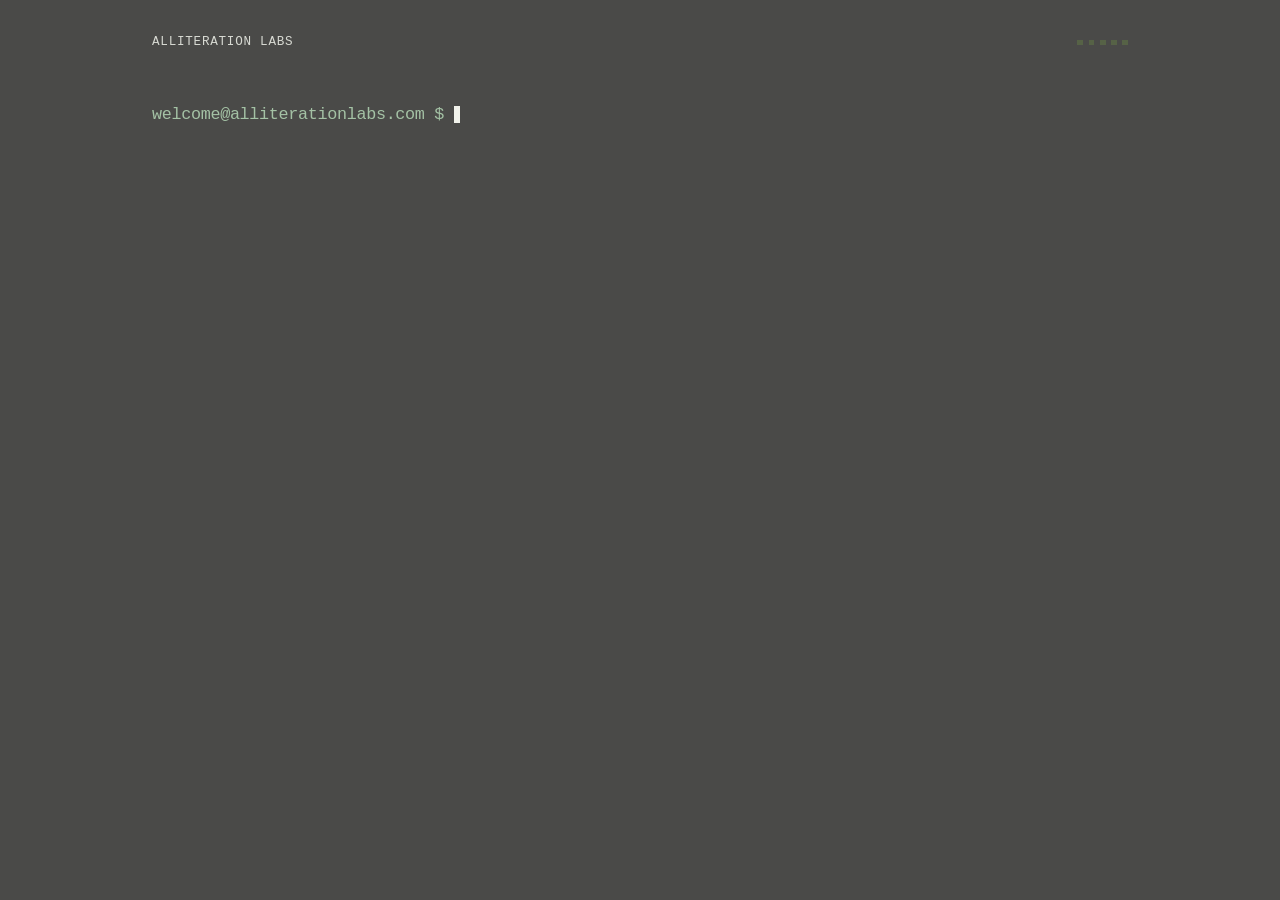
==== index.html @ e22a7d24 "Initial commit" ====
<!doctype html>
<html lang="en">
  <head>
    <meta charset="UTF-8" />
    <meta name="viewport" content="width=device-width, initial-scale=1.0" />
    <meta
      name="description"
      content="Alliteration is an independent development studio building community-focused applications."
    />
    <title>Alliteration Labs</title>
    <link rel="stylesheet" href="styles.css" />
  </head>
  <body>
    <main class="terminal" id="terminal" aria-label="Alliteration Labs terminal">
      <div class="terminal__header" aria-hidden="true">
        <span>alliteration labs</span>
        <span class="status-indicator" id="status-indicator">
          <i></i><i></i><i></i><i></i><i></i>
        </span>
      </div>
      <div class="terminal__output" id="output" aria-live="polite"></div>
      <form class="terminal__prompt" id="command-form">
        <label class="sr-only" for="command-input">Terminal command</label>
        <span class="prompt-prefix" aria-hidden="true">welcome@alliterationlabs.com $</span>
        <input
          id="command-input"
          name="command"
          type="text"
          autocomplete="off"
          autocapitalize="none"
          autocorrect="off"
          spellcheck="false"
          aria-label="Enter a command"
        />
        <span class="cursor" aria-hidden="true"></span>
      </form>
    </main>
    <script src="script.js"></script>
  </body>
</html>
---- styles.css ----
:root {
  color-scheme: light;
  font-family: "SFMono-Regular", Consolas, "Liberation Mono", Menlo, monospace;
  background: #4a4a48;
  color: #f1f2eb;
}

* {
  box-sizing: border-box;
}

html,
body {
  min-height: 100%;
  margin: 0;
}

body {
  background: #4a4a48;
}

.terminal {
  min-height: 100dvh;
  max-width: 1040px;
  margin: 0 auto;
  padding: 2rem;
  font-size: clamp(0.9rem, 1.7vw, 1.05rem);
  line-height: 1.65;
  letter-spacing: -0.02em;
  cursor: text;
}

.terminal__header {
  display: flex;
  justify-content: space-between;
  margin-bottom: 3rem;
  color: #d8dad3;
  font-size: 0.75em;
  letter-spacing: 0.06em;
  text-transform: uppercase;
}

.status-indicator {
  display: inline-flex;
  align-items: center;
  gap: 0.35rem;
  min-height: 1em;
}

.status-indicator i {
  display: block;
  width: 0.45em;
  height: 0.45em;
  background: #566246;
}

.status-indicator--active i {
  animation: status-light-1 1.6s steps(1, end) infinite;
}

.status-indicator--active i:nth-child(2) {
  animation-name: status-light-2;
}

.status-indicator--active i:nth-child(3) {
  animation-name: status-light-3;
}

.status-indicator--active i:nth-child(4) {
  animation-name: status-light-4;
}

.status-indicator--active i:nth-child(5) {
  animation-name: status-light-5;
}

.terminal__output {
  overflow-wrap: anywhere;
}

.terminal__line {
  margin: 0 0 0.7rem;
  white-space: pre-wrap;
}

.terminal__line--command {
  color: #a4c2a5;
}

.terminal__line--muted {
  color: #d8dad3;
}

.terminal__prompt {
  display: flex;
  align-items: center;
  min-width: 0;
  margin-top: 0.7rem;
}

.prompt-prefix {
  flex: 0 0 auto;
  color: #a4c2a5;
  white-space: nowrap;
}

#command-input {
  width: 0;
  min-width: 0;
  flex: 0 0 auto;
  margin-left: 1ch;
  padding: 0;
  border: 0;
  outline: 0;
  background: transparent;
  color: #f1f2eb;
  font: inherit;
  caret-color: transparent;
}

.cursor {
  width: 0.6ch;
  height: 1em;
  flex: 0 0 auto;
  background: currentColor;
  animation: blink 1s step-end infinite;
}

.terminal:not(:focus-within) .cursor {
  opacity: 0.45;
}

.sr-only {
  position: absolute;
  width: 1px;
  height: 1px;
  padding: 0;
  margin: -1px;
  overflow: hidden;
  clip: rect(0, 0, 0, 0);
  white-space: nowrap;
  border: 0;
}

@keyframes blink {
  50%,
  100% {
    opacity: 0;
  }
}

@keyframes status-light-1 {
  0%, 6.24%, 93.75%, 100% {
    background: #a4c2a5;
  }

  6.25%, 93.74% {
    background: #566246;
  }
}

@keyframes status-light-2 {
  6.25%, 18.74%, 81.25%, 93.74% {
    background: #a4c2a5;
  }

  0%, 6.24%, 18.75%, 81.24%, 93.75%, 100% {
    background: #566246;
  }
}

@keyframes status-light-3 {
  18.75%, 31.24%, 68.75%, 81.24% {
    background: #a4c2a5;
  }

  0%, 18.74%, 31.25%, 68.74%, 81.25%, 100% {
    background: #566246;
  }
}

@keyframes status-light-4 {
  31.25%, 43.74%, 56.25%, 68.74% {
    background: #a4c2a5;
  }

  0%, 31.24%, 43.75%, 56.24%, 68.75%, 100% {
    background: #566246;
  }
}

@keyframes status-light-5 {
  43.75%, 56.24% {
    background: #a4c2a5;
  }

  0%, 43.74%, 56.25%, 100% {
    background: #566246;
  }
}

@media (max-width: 600px) {
  .terminal {
    padding: 1.25rem;
  }

  .terminal__header {
    margin-bottom: 2rem;
  }

}

@media (prefers-reduced-motion: reduce) {
  .cursor,
  .status-indicator--active i {
    animation: none;
  }
}
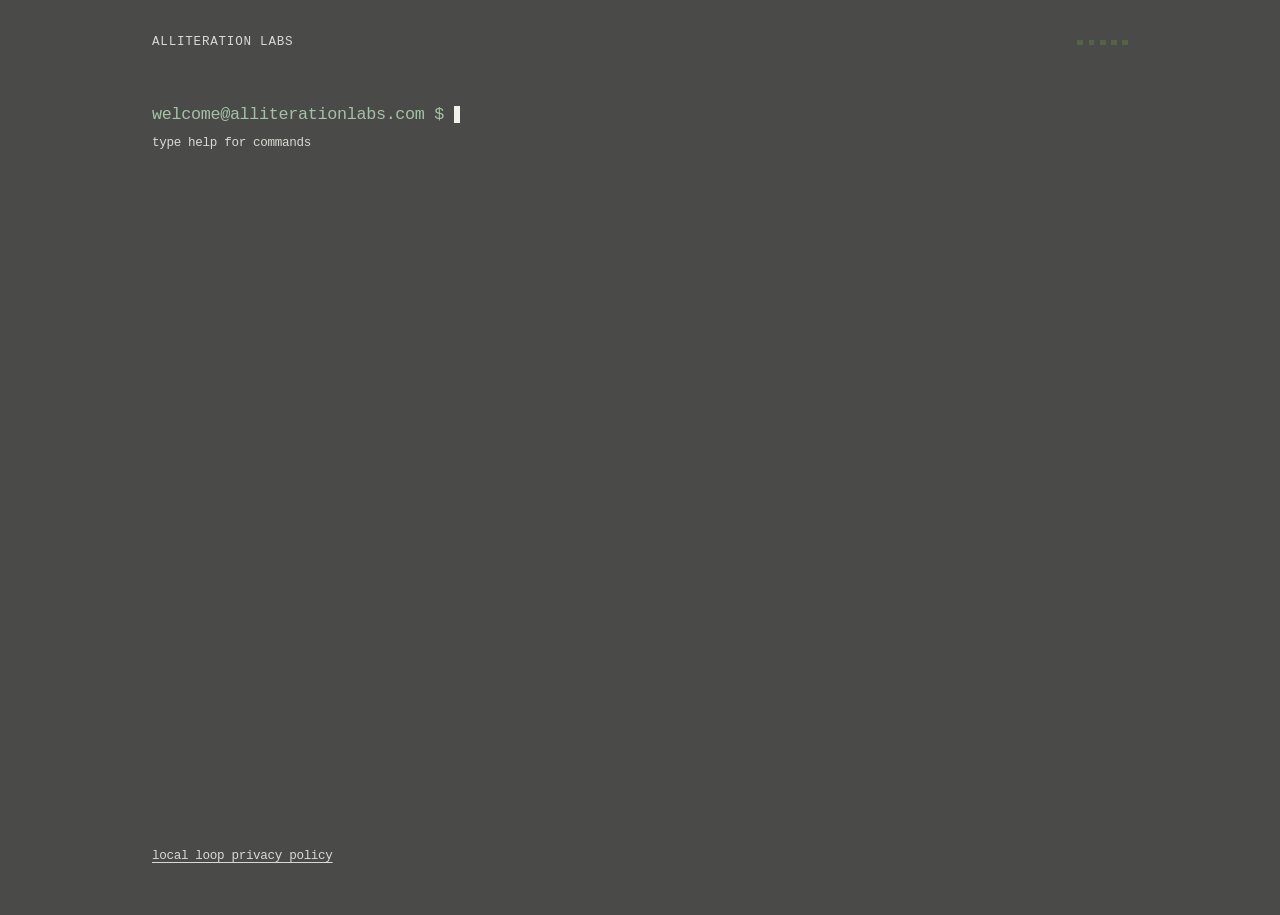
==== commit e63e3c95: "Add privacy policy" ====
--- a/index.html
+++ b/index.html
@@ -34,6 +34,10 @@
         />
         <span class="cursor" aria-hidden="true"></span>
       </form>
+      <p class="terminal__hint" id="command-hint">type help for commands</p>
+      <footer class="terminal__footer">
+        <a href="./local-loop-policy/index.html">local loop privacy policy</a>
+      </footer>
     </main>
     <script src="script.js"></script>
   </body>
--- a/styles.css
+++ b/styles.css
@@ -96,6 +96,118 @@
   align-items: center;
   min-width: 0;
   margin-top: 0.7rem;
+}
+
+.terminal__hint {
+  margin: 0.3rem 0 0;
+  color: #d8dad3;
+  font-size: 0.75em;
+}
+
+.terminal__footer {
+  margin-top: calc(100dvh - 13rem);
+  padding-bottom: 1rem;
+  color: #d8dad3;
+  font-size: 0.75em;
+}
+
+.terminal__footer a,
+.policy__back {
+  color: inherit;
+  cursor: pointer;
+  text-underline-offset: 0.2em;
+}
+
+.terminal__footer a:hover,
+.policy__back:hover {
+  color: #f1f2eb;
+}
+
+.policy {
+  max-width: 760px;
+}
+
+.policy__back {
+  display: inline-block;
+  margin-bottom: 3rem;
+  color: #d8dad3;
+  font-size: 0.8em;
+}
+
+.policy__title {
+  margin: 0;
+  color: #f1f2eb;
+  font-size: clamp(1.5rem, 4vw, 2.25rem);
+  font-weight: 400;
+  line-height: 1.25;
+}
+
+.policy__updated {
+  margin: 0.8rem 0 2.5rem;
+  color: #d8dad3;
+}
+
+.policy h2 {
+  margin: 2.5rem 0 0.85rem;
+  color: #a4c2a5;
+  font-size: 1em;
+  font-weight: 400;
+}
+
+.policy h3 {
+  margin: 1.6rem 0 0.55rem;
+  color: #f1f2eb;
+  font-size: 0.9em;
+  font-weight: 400;
+}
+
+.policy p,
+.policy li {
+  color: #f1f2eb;
+}
+
+.policy p {
+  margin: 0 0 1rem;
+}
+
+.policy ul {
+  margin: 0 0 1rem;
+  padding-left: 1.4rem;
+}
+
+.policy li {
+  margin-bottom: 0.45rem;
+}
+
+.policy a {
+  color: #a4c2a5;
+  text-underline-offset: 0.2em;
+}
+
+.policy__table-wrap {
+  margin: 1.25rem 0;
+  overflow-x: auto;
+}
+
+.policy table {
+  width: 100%;
+  min-width: 600px;
+  border-collapse: collapse;
+  color: #f1f2eb;
+  font-size: 0.85em;
+}
+
+.policy th,
+.policy td {
+  padding: 0.75rem;
+  border: 1px solid #566246;
+  text-align: left;
+  vertical-align: top;
+}
+
+.policy th {
+  color: #a4c2a5;
+  font-weight: 400;
 }
 
 .prompt-prefix {
@@ -208,6 +320,10 @@
     margin-bottom: 2rem;
   }
 
+  .terminal__footer {
+    margin-top: calc(100dvh - 11rem);
+  }
+
 }
 
 @media (prefers-reduced-motion: reduce) {
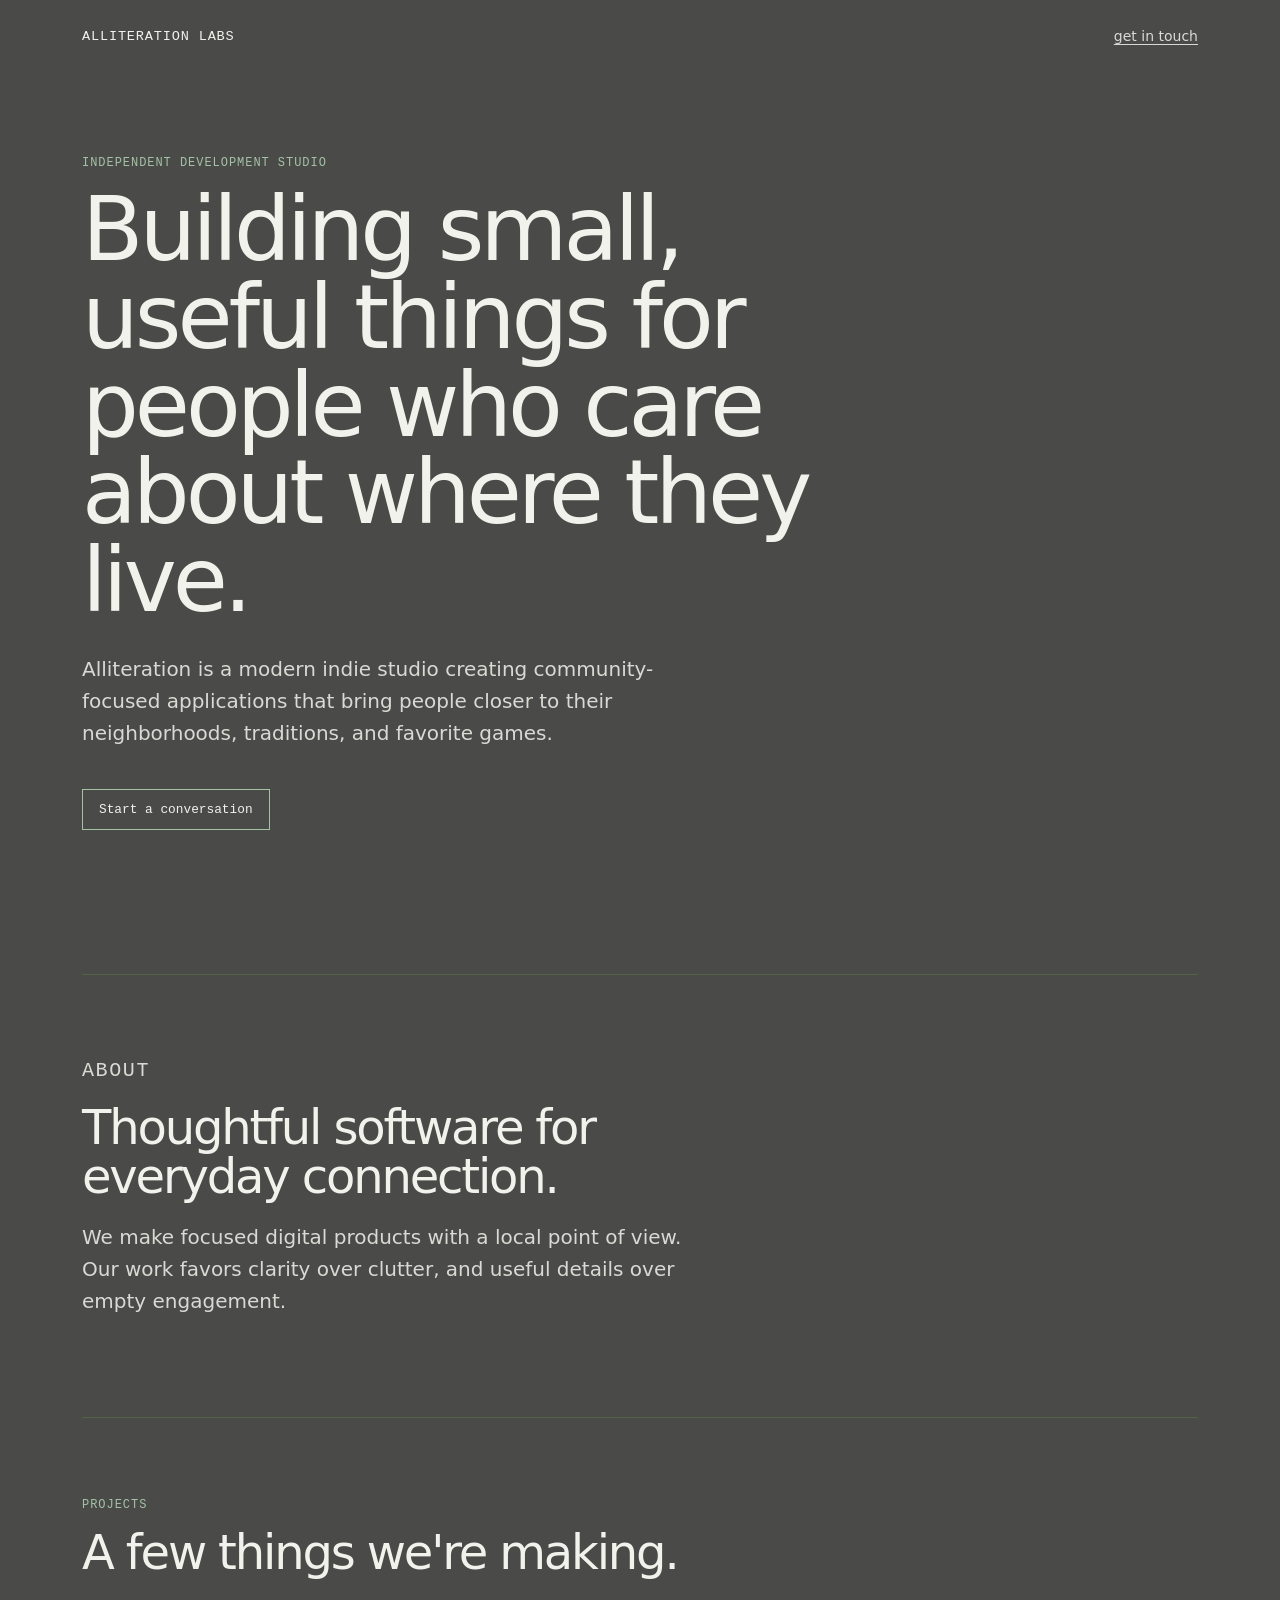
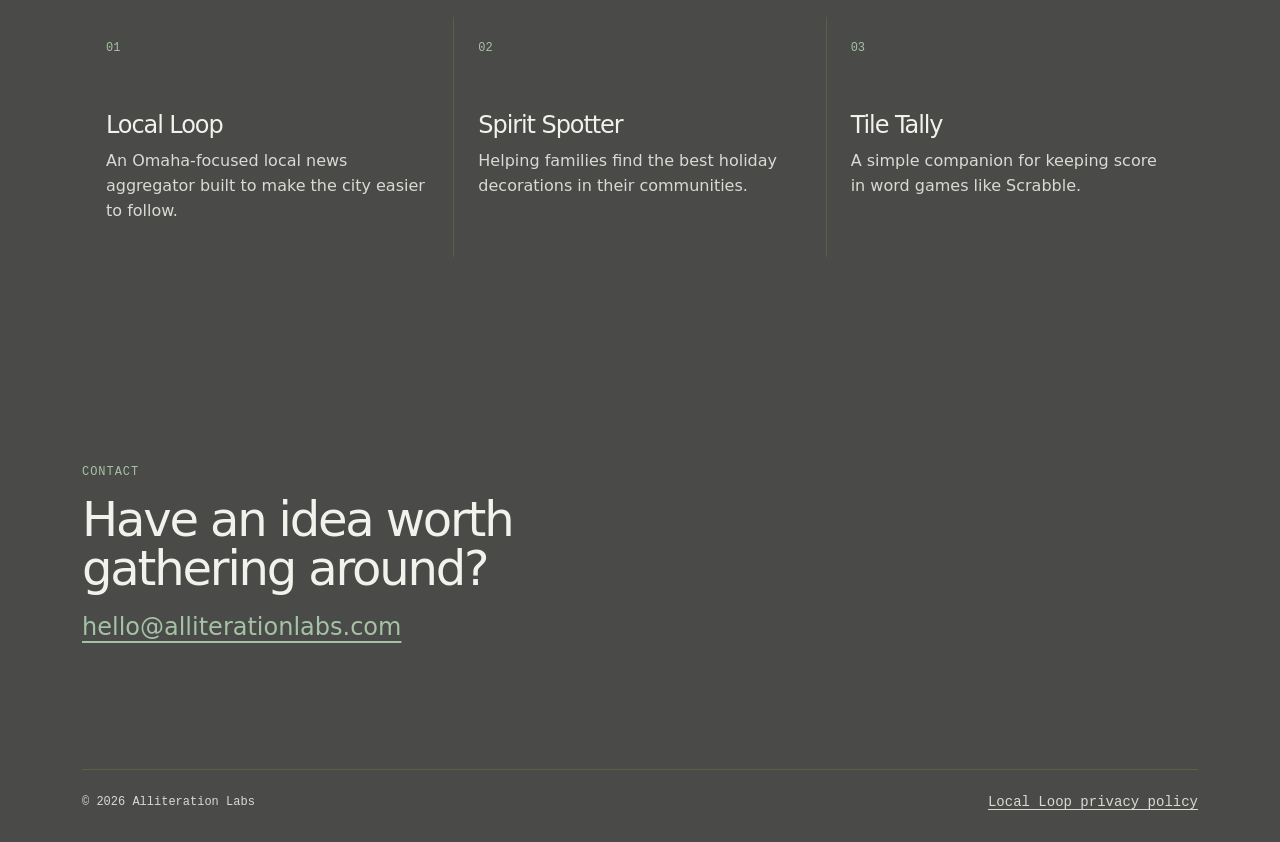
==== commit d85d2bf8: "Scrap the terminal" ====
--- a/index.html
+++ b/index.html
@@ -11,34 +11,65 @@
     <link rel="stylesheet" href="styles.css" />
   </head>
   <body>
-    <main class="terminal" id="terminal" aria-label="Alliteration Labs terminal">
-      <div class="terminal__header" aria-hidden="true">
-        <span>alliteration labs</span>
-        <span class="status-indicator" id="status-indicator">
-          <i></i><i></i><i></i><i></i><i></i>
-        </span>
-      </div>
-      <div class="terminal__output" id="output" aria-live="polite"></div>
-      <form class="terminal__prompt" id="command-form">
-        <label class="sr-only" for="command-input">Terminal command</label>
-        <span class="prompt-prefix" aria-hidden="true">welcome@alliterationlabs.com $</span>
-        <input
-          id="command-input"
-          name="command"
-          type="text"
-          autocomplete="off"
-          autocapitalize="none"
-          autocorrect="off"
-          spellcheck="false"
-          aria-label="Enter a command"
-        />
-        <span class="cursor" aria-hidden="true"></span>
-      </form>
-      <p class="terminal__hint" id="command-hint">type help for commands</p>
-      <footer class="terminal__footer">
-        <a href="./local-loop-policy/index.html">local loop privacy policy</a>
+    <main class="site">
+      <header class="site__header">
+        <a class="site__brand" href="./index.html">alliteration labs</a>
+        <a class="site__header-contact" href="mailto:hello@alliterationlabs.com">get in touch</a>
+      </header>
+
+      <section class="site__hero" aria-labelledby="site-title">
+        <p class="site__eyebrow">Independent development studio</p>
+        <h1 id="site-title">Building small, useful things for people who care about where they live.</h1>
+        <p class="site__intro">
+          Alliteration is a modern indie studio creating community-focused applications
+          that bring people closer to their neighborhoods, traditions, and favorite games.
+        </p>
+        <a class="site__button" href="mailto:hello@alliterationlabs.com">Start a conversation</a>
+      </section>
+
+      <section class="site__section" aria-labelledby="about-title">
+        <p class="site__eyebrow">About</p>
+        <h2 id="about-title">Thoughtful software for everyday connection.</h2>
+        <p>
+          We make focused digital products with a local point of view. Our work favors
+          clarity over clutter, and useful details over empty engagement.
+        </p>
+      </section>
+
+      <section class="site__section" aria-labelledby="projects-title">
+        <div class="site__section-heading">
+          <p class="site__eyebrow">Projects</p>
+          <h2 id="projects-title">A few things we&apos;re making.</h2>
+        </div>
+        <div class="site__projects">
+          <article class="project-card">
+            <p class="project-card__number">01</p>
+            <h3>Local Loop</h3>
+            <p>An Omaha-focused local news aggregator built to make the city easier to follow.</p>
+          </article>
+          <article class="project-card">
+            <p class="project-card__number">02</p>
+            <h3>Spirit Spotter</h3>
+            <p>Helping families find the best holiday decorations in their communities.</p>
+          </article>
+          <article class="project-card">
+            <p class="project-card__number">03</p>
+            <h3>Tile Tally</h3>
+            <p>A simple companion for keeping score in word games like Scrabble.</p>
+          </article>
+        </div>
+      </section>
+
+      <section class="site__contact" aria-labelledby="contact-title">
+        <p class="site__eyebrow">Contact</p>
+        <h2 id="contact-title">Have an idea worth gathering around?</h2>
+        <a href="mailto:hello@alliterationlabs.com">hello@alliterationlabs.com</a>
+      </section>
+
+      <footer class="site__footer">
+        <span>&copy; 2026 Alliteration Labs</span>
+        <a href="./local-loop-policy/index.html">Local Loop privacy policy</a>
       </footer>
     </main>
-    <script src="script.js"></script>
   </body>
 </html>
--- a/styles.css
+++ b/styles.css
@@ -19,106 +19,12 @@
   background: #4a4a48;
 }
 
-.terminal {
-  min-height: 100dvh;
-  max-width: 1040px;
-  margin: 0 auto;
-  padding: 2rem;
-  font-size: clamp(0.9rem, 1.7vw, 1.05rem);
-  line-height: 1.65;
-  letter-spacing: -0.02em;
-  cursor: text;
-}
-
-.terminal__header {
-  display: flex;
-  justify-content: space-between;
-  margin-bottom: 3rem;
-  color: #d8dad3;
-  font-size: 0.75em;
-  letter-spacing: 0.06em;
-  text-transform: uppercase;
-}
-
-.status-indicator {
-  display: inline-flex;
-  align-items: center;
-  gap: 0.35rem;
-  min-height: 1em;
-}
-
-.status-indicator i {
-  display: block;
-  width: 0.45em;
-  height: 0.45em;
-  background: #566246;
-}
-
-.status-indicator--active i {
-  animation: status-light-1 1.6s steps(1, end) infinite;
-}
-
-.status-indicator--active i:nth-child(2) {
-  animation-name: status-light-2;
-}
-
-.status-indicator--active i:nth-child(3) {
-  animation-name: status-light-3;
-}
-
-.status-indicator--active i:nth-child(4) {
-  animation-name: status-light-4;
-}
-
-.status-indicator--active i:nth-child(5) {
-  animation-name: status-light-5;
-}
-
-.terminal__output {
-  overflow-wrap: anywhere;
-}
-
-.terminal__line {
-  margin: 0 0 0.7rem;
-  white-space: pre-wrap;
-}
-
-.terminal__line--command {
-  color: #a4c2a5;
-}
-
-.terminal__line--muted {
-  color: #d8dad3;
-}
-
-.terminal__prompt {
-  display: flex;
-  align-items: center;
-  min-width: 0;
-  margin-top: 0.7rem;
-}
-
-.terminal__hint {
-  margin: 0.3rem 0 0;
-  color: #d8dad3;
-  font-size: 0.75em;
-}
-
-.terminal__footer {
-  margin-top: calc(100dvh - 13rem);
-  padding-bottom: 1rem;
-  color: #d8dad3;
-  font-size: 0.75em;
-}
-
-.terminal__footer a,
 .policy__back {
   color: inherit;
   cursor: pointer;
   text-underline-offset: 0.2em;
 }
 
-.terminal__footer a:hover,
 .policy__back:hover {
   color: #f1f2eb;
 }
@@ -210,125 +116,206 @@
   font-weight: 400;
 }
 
-.prompt-prefix {
-  flex: 0 0 auto;
-  color: #a4c2a5;
-  white-space: nowrap;
-}
-
-#command-input {
-  width: 0;
-  min-width: 0;
-  flex: 0 0 auto;
-  margin-left: 1ch;
-  padding: 0;
-  border: 0;
-  outline: 0;
-  background: transparent;
-  color: #f1f2eb;
-  font: inherit;
-  caret-color: transparent;
-}
-
-.cursor {
-  width: 0.6ch;
-  height: 1em;
-  flex: 0 0 auto;
-  background: currentColor;
-  animation: blink 1s step-end infinite;
-}
-
-.terminal:not(:focus-within) .cursor {
-  opacity: 0.45;
-}
-
-.sr-only {
-  position: absolute;
-  width: 1px;
-  height: 1px;
-  padding: 0;
-  margin: -1px;
-  overflow: hidden;
-  clip: rect(0, 0, 0, 0);
-  white-space: nowrap;
-  border: 0;
-}
-
-@keyframes blink {
-  50%,
-  100% {
-    opacity: 0;
-  }
-}
-
-@keyframes status-light-1 {
-  0%, 6.24%, 93.75%, 100% {
-    background: #a4c2a5;
-  }
-
-  6.25%, 93.74% {
-    background: #566246;
-  }
-}
-
-@keyframes status-light-2 {
-  6.25%, 18.74%, 81.25%, 93.74% {
-    background: #a4c2a5;
-  }
-
-  0%, 6.24%, 18.75%, 81.24%, 93.75%, 100% {
-    background: #566246;
-  }
-}
-
-@keyframes status-light-3 {
-  18.75%, 31.24%, 68.75%, 81.24% {
-    background: #a4c2a5;
-  }
-
-  0%, 18.74%, 31.25%, 68.74%, 81.25%, 100% {
-    background: #566246;
-  }
-}
-
-@keyframes status-light-4 {
-  31.25%, 43.74%, 56.25%, 68.74% {
-    background: #a4c2a5;
-  }
-
-  0%, 31.24%, 43.75%, 56.24%, 68.75%, 100% {
-    background: #566246;
-  }
-}
-
-@keyframes status-light-5 {
-  43.75%, 56.24% {
-    background: #a4c2a5;
-  }
-
-  0%, 43.74%, 56.25%, 100% {
-    background: #566246;
-  }
+.site {
+  max-width: 1180px;
+  margin: 0 auto;
+  padding: 1.5rem 2rem 2rem;
+  font-family: Inter, ui-sans-serif, system-ui, -apple-system, BlinkMacSystemFont, "Segoe UI", sans-serif;
+}
+
+.site__header,
+.site__footer {
+  display: flex;
+  align-items: center;
+  justify-content: space-between;
+  gap: 1rem;
+}
+
+.site__header {
+  padding: 0.25rem 0 5rem;
+}
+
+.site__brand {
+  color: #f1f2eb;
+  font-family: "SFMono-Regular", Consolas, "Liberation Mono", Menlo, monospace;
+  font-size: 0.85rem;
+  letter-spacing: 0.06em;
+  text-decoration: none;
+  text-transform: uppercase;
+}
+
+.site__header-contact,
+.site__footer a {
+  color: #d8dad3;
+  font-size: 0.875rem;
+  text-underline-offset: 0.22em;
+}
+
+.site__header-contact:hover,
+.site__footer a:hover {
+  color: #f1f2eb;
+}
+
+.site__hero {
+  max-width: 840px;
+  padding: 2rem 0 9rem;
+}
+
+.site__eyebrow {
+  margin: 0 0 1rem;
+  color: #a4c2a5;
+  font-family: "SFMono-Regular", Consolas, "Liberation Mono", Menlo, monospace;
+  font-size: 0.75rem;
+  letter-spacing: 0.08em;
+  text-transform: uppercase;
+}
+
+.site h1,
+.site h2,
+.site h3,
+.site p {
+  margin-top: 0;
+}
+
+.site h1,
+.site h2,
+.site h3 {
+  color: #f1f2eb;
+  font-weight: 500;
+  letter-spacing: -0.045em;
+}
+
+.site h1 {
+  max-width: 800px;
+  margin-bottom: 1.75rem;
+  font-size: clamp(2.7rem, 7vw, 5.8rem);
+  line-height: 0.98;
+}
+
+.site h2 {
+  max-width: 650px;
+  margin-bottom: 1.25rem;
+  font-size: clamp(1.8rem, 4vw, 3rem);
+  line-height: 1.02;
+}
+
+.site__intro,
+.site__section > p {
+  max-width: 600px;
+  color: #d8dad3;
+  font-size: clamp(1.05rem, 2vw, 1.25rem);
+  line-height: 1.6;
+}
+
+.site__button {
+  display: inline-block;
+  margin-top: 1.25rem;
+  padding: 0.75rem 1rem;
+  border: 1px solid #a4c2a5;
+  color: #f1f2eb;
+  font-family: "SFMono-Regular", Consolas, "Liberation Mono", Menlo, monospace;
+  font-size: 0.8rem;
+  text-decoration: none;
+}
+
+.site__button:hover {
+  background: #a4c2a5;
+  color: #4a4a48;
+}
+
+.site__section {
+  padding: 5rem 0;
+  border-top: 1px solid #566246;
+}
+
+.site__section-heading {
+  margin-bottom: 2.5rem;
+}
+
+.site__projects {
+  display: grid;
+  grid-template-columns: repeat(3, minmax(0, 1fr));
+  gap: 1px;
+  background: #566246;
+}
+
+.project-card {
+  min-height: 240px;
+  padding: 1.5rem;
+  background: #4a4a48;
+}
+
+.project-card__number {
+  margin-bottom: 3.5rem;
+  color: #a4c2a5;
+  font-family: "SFMono-Regular", Consolas, "Liberation Mono", Menlo, monospace;
+  font-size: 0.75rem;
+}
+
+.project-card h3 {
+  margin-bottom: 0.65rem;
+  font-size: 1.5rem;
+}
+
+.project-card p:last-child {
+  margin-bottom: 0;
+  color: #d8dad3;
+  line-height: 1.55;
+}
+
+.site__contact {
+  padding: 8rem 0;
+}
+
+.site__contact a {
+  color: #a4c2a5;
+  font-size: clamp(1.1rem, 2.5vw, 1.5rem);
+  text-underline-offset: 0.25em;
+}
+
+.site__footer {
+  padding-top: 1.5rem;
+  border-top: 1px solid #566246;
+  color: #d8dad3;
+  font-family: "SFMono-Regular", Consolas, "Liberation Mono", Menlo, monospace;
+  font-size: 0.75rem;
 }
 
 @media (max-width: 600px) {
-  .terminal {
+  .site {
     padding: 1.25rem;
   }
 
-  .terminal__header {
+  .site__header {
+    padding-bottom: 3.5rem;
+  }
+
+  .site__hero {
+    padding: 1rem 0 5rem;
+  }
+
+  .site__section {
+    padding: 3.5rem 0;
+  }
+
+  .site__projects {
+    grid-template-columns: 1fr;
+  }
+
+  .project-card {
+    min-height: 0;
+  }
+
+  .project-card__number {
     margin-bottom: 2rem;
   }
 
-  .terminal__footer {
-    margin-top: calc(100dvh - 11rem);
-  }
-
-}
-
-@media (prefers-reduced-motion: reduce) {
-  .cursor,
-  .status-indicator--active i {
-    animation: none;
-  }
-}
+  .site__contact {
+    padding: 5rem 0;
+  }
+
+  .site__footer {
+    align-items: flex-start;
+    flex-direction: column;
+  }
+}
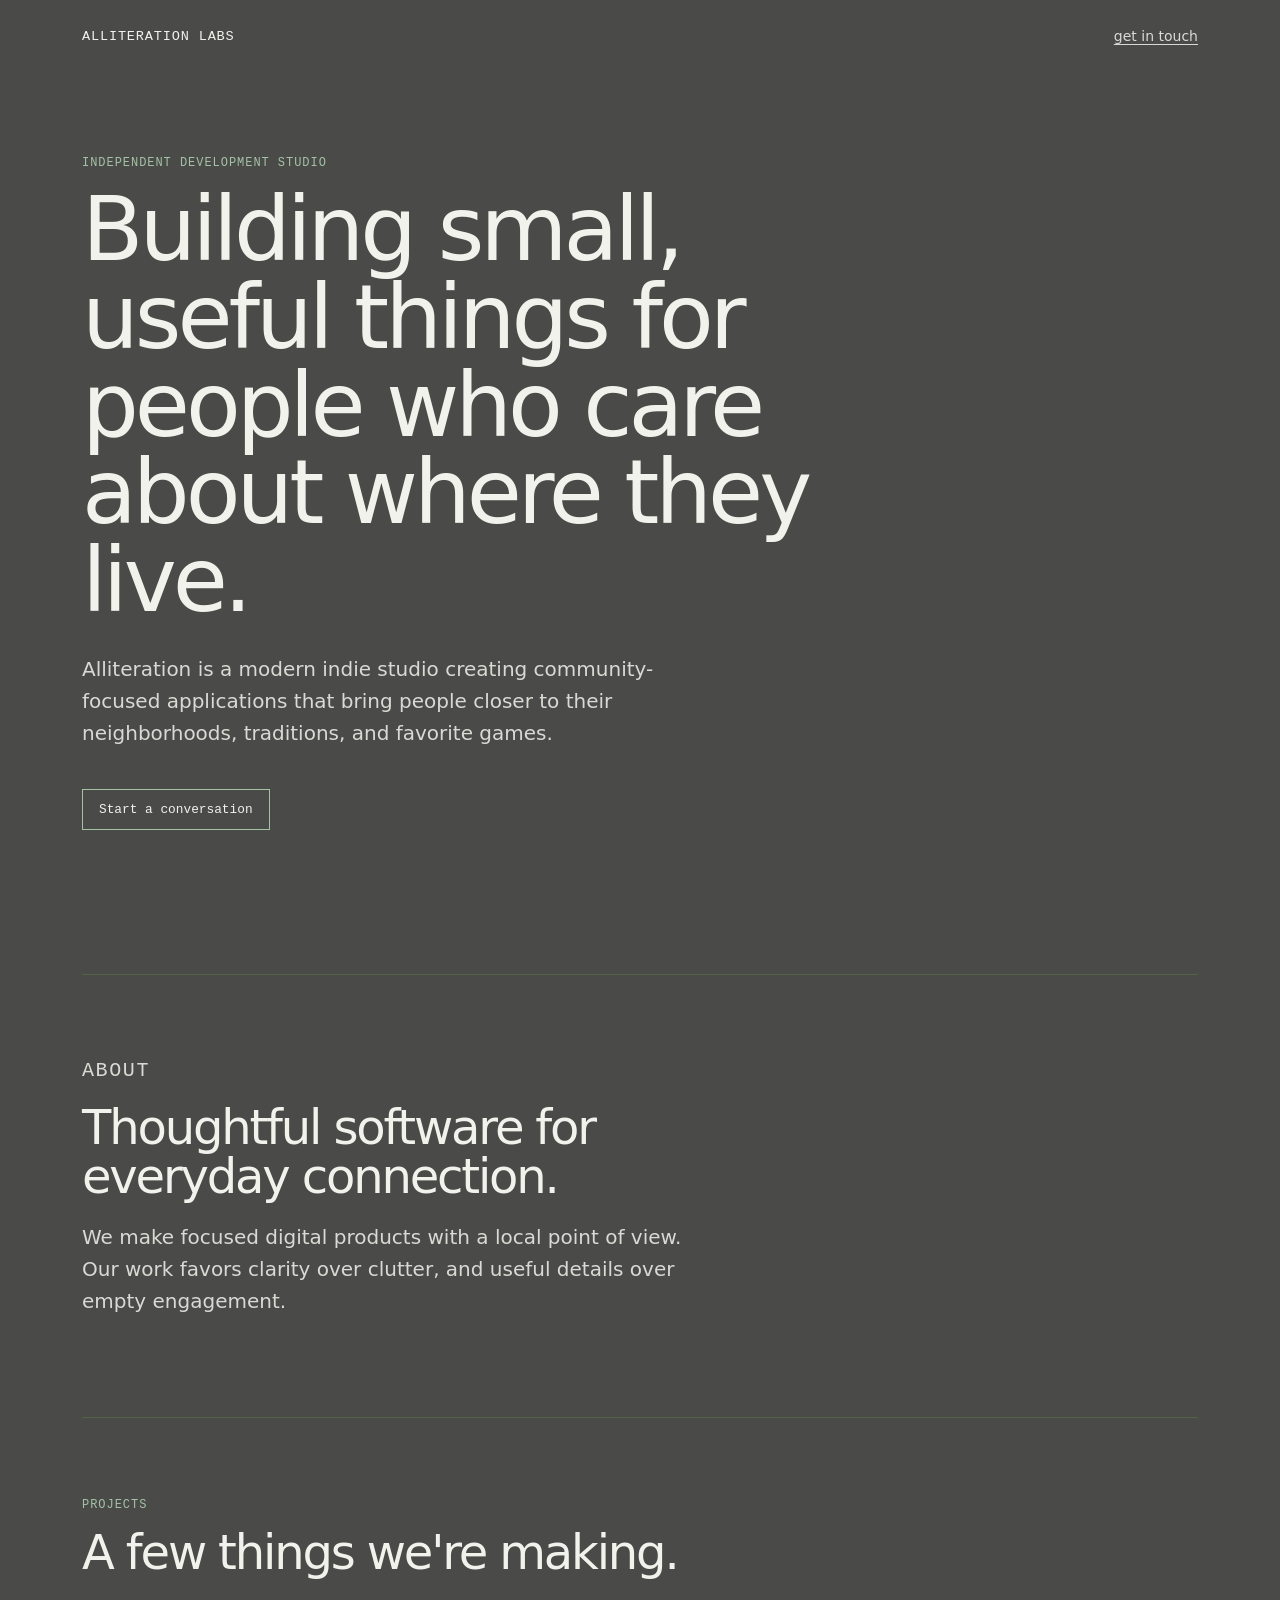
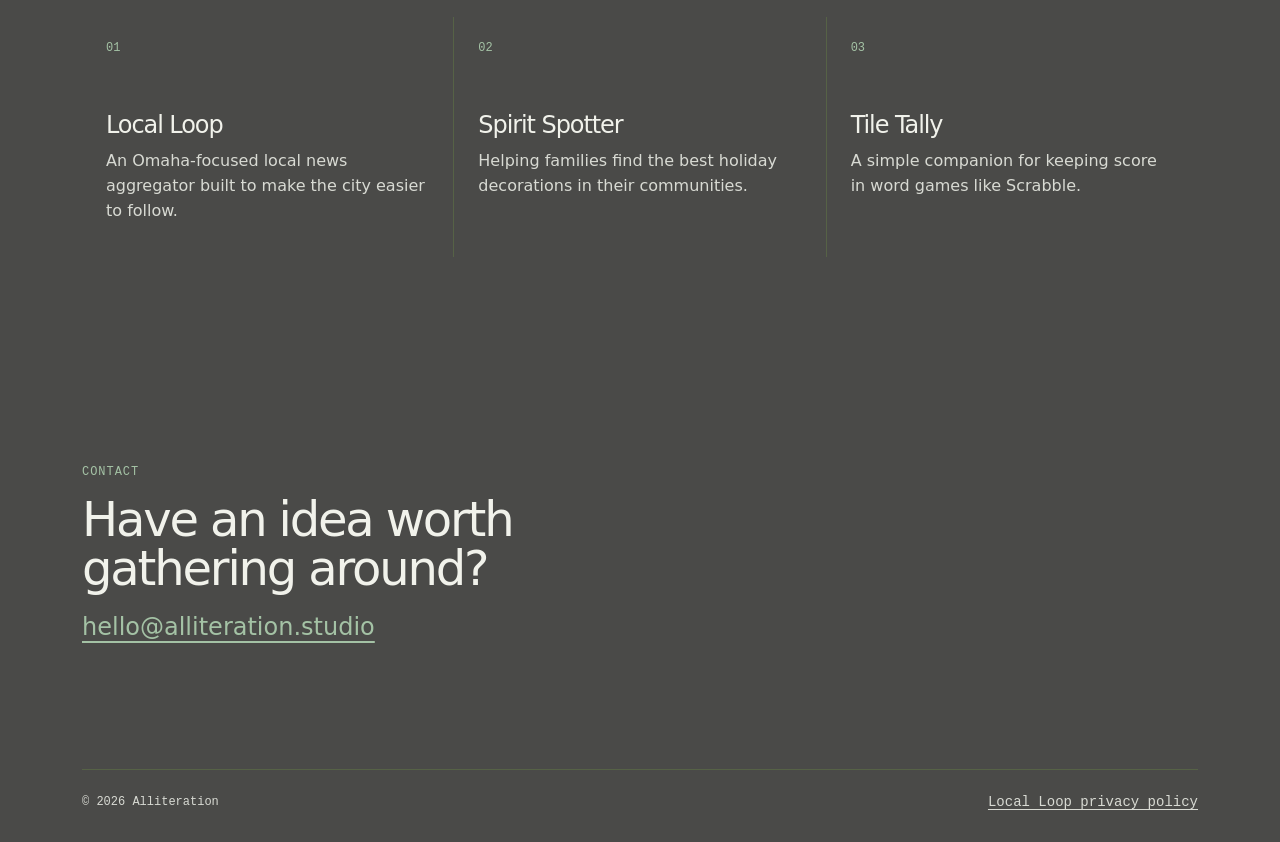
==== commit 339e1b26: "Update index.html" ====
--- a/index.html
+++ b/index.html
@@ -7,14 +7,14 @@
       name="description"
       content="Alliteration is an independent development studio building community-focused applications."
     />
-    <title>Alliteration Labs</title>
+    <title>alliteration.studio</title>
     <link rel="stylesheet" href="styles.css" />
   </head>
   <body>
     <main class="site">
       <header class="site__header">
         <a class="site__brand" href="./index.html">alliteration labs</a>
-        <a class="site__header-contact" href="mailto:hello@alliterationlabs.com">get in touch</a>
+        <a class="site__header-contact" href="mailto:hello@alliteration.studio">get in touch</a>
       </header>
 
       <section class="site__hero" aria-labelledby="site-title">
@@ -24,7 +24,7 @@
           Alliteration is a modern indie studio creating community-focused applications
           that bring people closer to their neighborhoods, traditions, and favorite games.
         </p>
-        <a class="site__button" href="mailto:hello@alliterationlabs.com">Start a conversation</a>
+        <a class="site__button" href="mailto:hello@alliteration.studio">Start a conversation</a>
       </section>
 
       <section class="site__section" aria-labelledby="about-title">
@@ -63,11 +63,11 @@
       <section class="site__contact" aria-labelledby="contact-title">
         <p class="site__eyebrow">Contact</p>
         <h2 id="contact-title">Have an idea worth gathering around?</h2>
-        <a href="mailto:hello@alliterationlabs.com">hello@alliterationlabs.com</a>
+        <a href="mailto:hello@alliterationlabs.com">hello@alliteration.studio</a>
       </section>
 
       <footer class="site__footer">
-        <span>&copy; 2026 Alliteration Labs</span>
+        <span>&copy; 2026 Alliteration</span>
         <a href="./local-loop-policy/index.html">Local Loop privacy policy</a>
       </footer>
     </main>
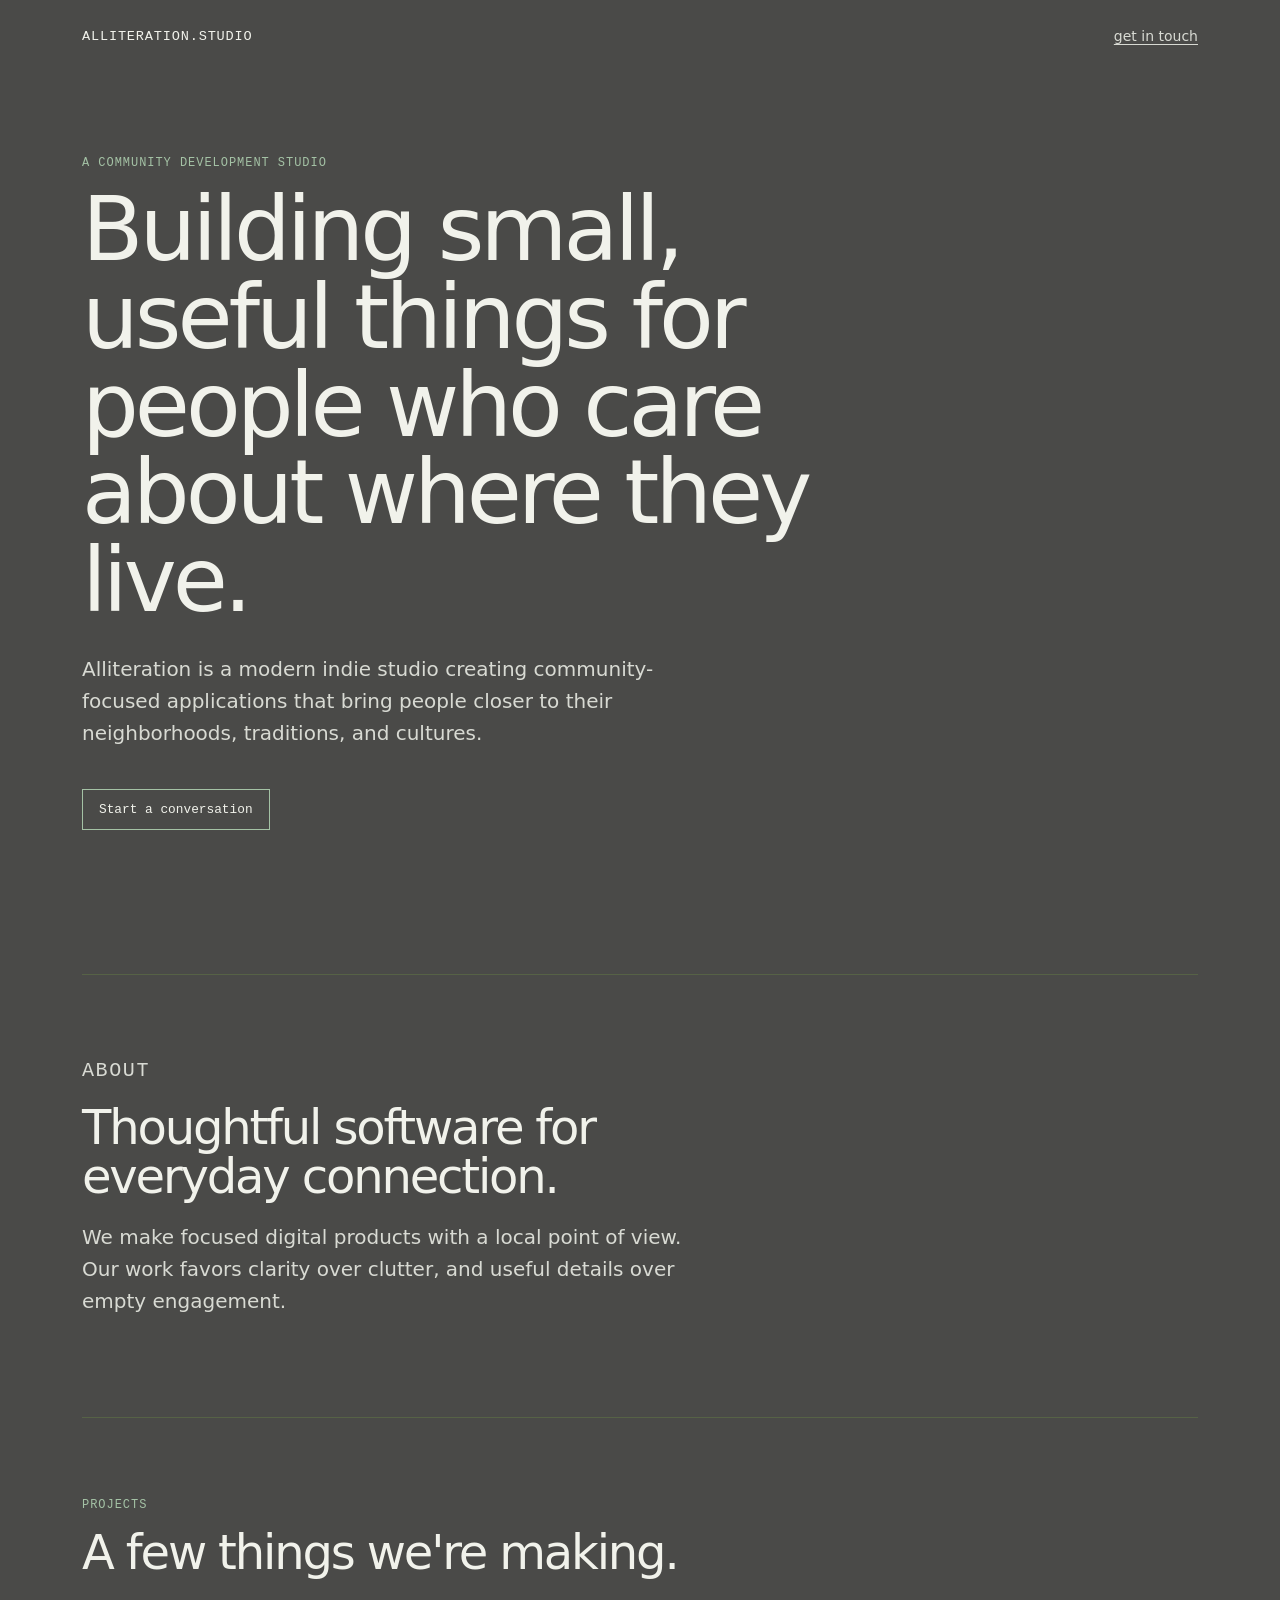
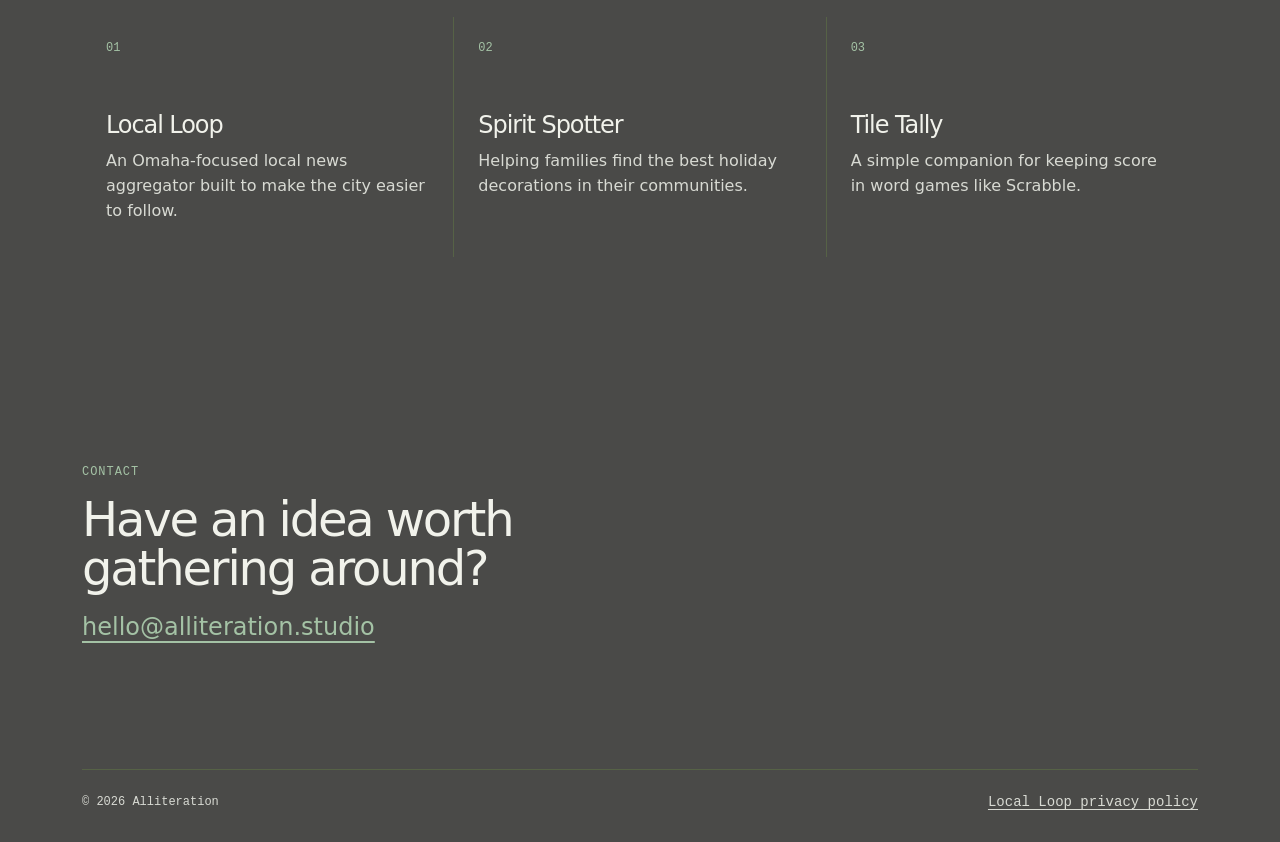
==== commit 9b250c5e: "Update index.html" ====
--- a/index.html
+++ b/index.html
@@ -13,16 +13,16 @@
   <body>
     <main class="site">
       <header class="site__header">
-        <a class="site__brand" href="./index.html">alliteration labs</a>
+        <a class="site__brand" href="./index.html">alliteration.studio</a>
         <a class="site__header-contact" href="mailto:hello@alliteration.studio">get in touch</a>
       </header>
 
       <section class="site__hero" aria-labelledby="site-title">
-        <p class="site__eyebrow">Independent development studio</p>
+        <p class="site__eyebrow">a community development studio</p>
         <h1 id="site-title">Building small, useful things for people who care about where they live.</h1>
         <p class="site__intro">
           Alliteration is a modern indie studio creating community-focused applications
-          that bring people closer to their neighborhoods, traditions, and favorite games.
+          that bring people closer to their neighborhoods, traditions, and cultures.
         </p>
         <a class="site__button" href="mailto:hello@alliteration.studio">Start a conversation</a>
       </section>
